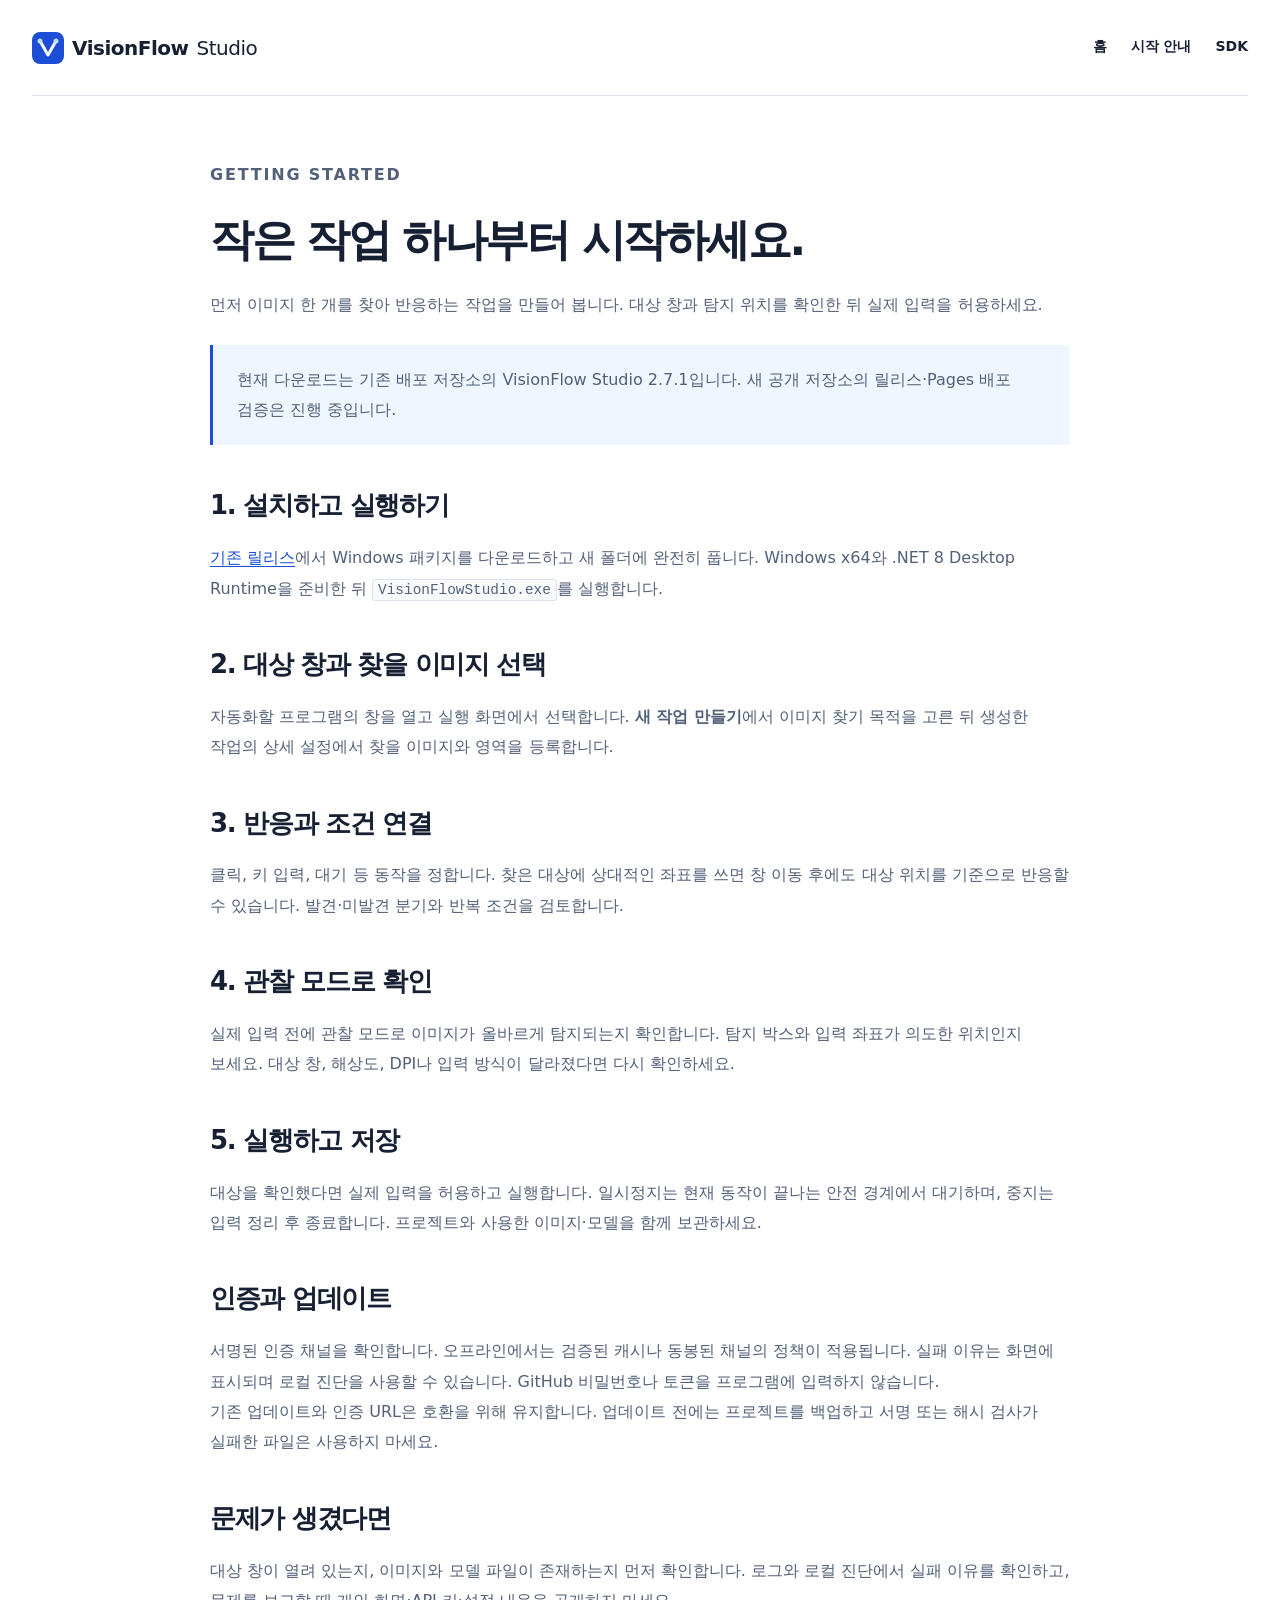
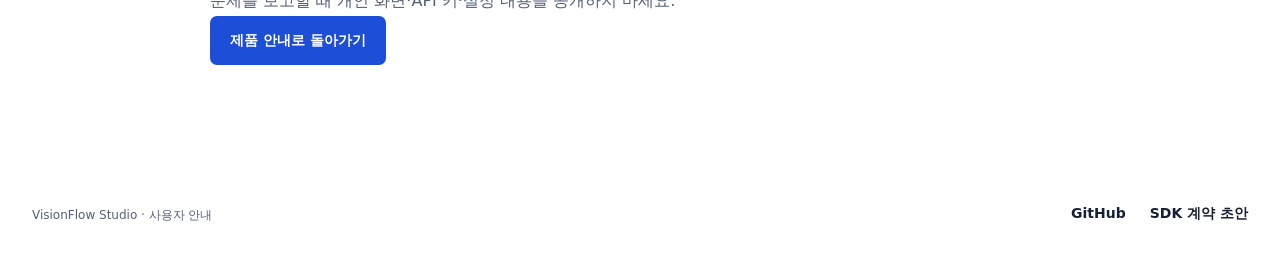
==== site/docs/getting-started.html @ 9f4aa71c "Publish verified VisionFlow public surface" ====
<!doctype html><html lang="ko"><head><meta charset="utf-8"><meta name="viewport" content="width=device-width,initial-scale=1"><title>첫 프로젝트 만들기 — VisionFlow Studio</title><meta name="description" content="VisionFlow Studio 설치, 대상 선택, 작업 만들기와 관찰 모드 안내."><link rel="icon" href="../favicon.svg"><link rel="stylesheet" href="../styles.css"></head><body><a class="skip-link" href="#main">본문으로 이동</a><header class="site-header wrap"><a class="brand" href="../"><img src="../favicon.svg" width="32" height="32" alt="">VisionFlow <span>Studio</span></a><nav aria-label="주 메뉴"><a href="../">홈</a><a href="getting-started.html" aria-current="page">시작 안내</a><a href="sdk.html">SDK</a></nav></header><main id="main" class="doc-main wrap" tabindex="-1"><p class="eyebrow">GETTING STARTED</p><h1>작은 작업 하나부터 시작하세요.</h1><p>먼저 이미지 한 개를 찾아 반응하는 작업을 만들어 봅니다. 대상 창과 탐지 위치를 확인한 뒤 실제 입력을 허용하세요.</p><div class="notice"><p>현재 다운로드는 기존 배포 저장소의 VisionFlow Studio 2.7.1입니다. 새 공개 저장소의 릴리스·Pages 배포 검증은 진행 중입니다.</p></div><h2>1. 설치하고 실행하기</h2><p><a href="https://github.com/ko9ma7/YoloMacro-Distribution/releases/tag/v2.7.1">기존 릴리스</a>에서 Windows 패키지를 다운로드하고 새 폴더에 완전히 풉니다. Windows x64와 .NET 8 Desktop Runtime을 준비한 뒤 <code>VisionFlowStudio.exe</code>를 실행합니다.</p><h2>2. 대상 창과 찾을 이미지 선택</h2><p>자동화할 프로그램의 창을 열고 실행 화면에서 선택합니다. <strong>새 작업 만들기</strong>에서 이미지 찾기 목적을 고른 뒤 생성한 작업의 상세 설정에서 찾을 이미지와 영역을 등록합니다.</p><h2>3. 반응과 조건 연결</h2><p>클릭, 키 입력, 대기 등 동작을 정합니다. 찾은 대상에 상대적인 좌표를 쓰면 창 이동 후에도 대상 위치를 기준으로 반응할 수 있습니다. 발견·미발견 분기와 반복 조건을 검토합니다.</p><h2>4. 관찰 모드로 확인</h2><p>실제 입력 전에 관찰 모드로 이미지가 올바르게 탐지되는지 확인합니다. 탐지 박스와 입력 좌표가 의도한 위치인지 보세요. 대상 창, 해상도, DPI나 입력 방식이 달라졌다면 다시 확인하세요.</p><h2>5. 실행하고 저장</h2><p>대상을 확인했다면 실제 입력을 허용하고 실행합니다. 일시정지는 현재 동작이 끝나는 안전 경계에서 대기하며, 중지는 입력 정리 후 종료합니다. 프로젝트와 사용한 이미지·모델을 함께 보관하세요.</p><h2>인증과 업데이트</h2><p>서명된 인증 채널을 확인합니다. 오프라인에서는 검증된 캐시나 동봉된 채널의 정책이 적용됩니다. 실패 이유는 화면에 표시되며 로컬 진단을 사용할 수 있습니다. GitHub 비밀번호나 토큰을 프로그램에 입력하지 않습니다.</p><p>기존 업데이트와 인증 URL은 호환을 위해 유지합니다. 업데이트 전에는 프로젝트를 백업하고 서명 또는 해시 검사가 실패한 파일은 사용하지 마세요.</p><h2>문제가 생겼다면</h2><p>대상 창이 열려 있는지, 이미지와 모델 파일이 존재하는지 먼저 확인합니다. 로그와 로컬 진단에서 실패 이유를 확인하고, 문제를 보고할 때 개인 화면·API 키·설정 내용을 공개하지 마세요.</p><p><a class="button primary" href="../">제품 안내로 돌아가기</a></p></main><footer class="site-footer wrap"><p>VisionFlow Studio · 사용자 안내</p><nav aria-label="하단 메뉴"><a href="https://github.com/ko9ma7/VisionFlow-Studio">GitHub</a><a href="sdk.html">SDK 계약 초안</a></nav></footer></body></html>
---- site/styles.css ----
:root{--paper:#fff;--surface:#f8fafc;--ink:#172033;--muted:#526078;--line:#dbe2ec;--accent:#1d4ed8;--accent-hover:#1e40af;--soft:#eff6ff;--width:1240px;--radius:12px;--space:8px;color-scheme:light;font-family:"Segoe UI","Malgun Gothic",system-ui,sans-serif;color:var(--ink);background:var(--paper)}
*{box-sizing:border-box}body{margin:0}a{color:inherit;text-decoration:none}a,button,summary{touch-action:manipulation}a:focus-visible,summary:focus-visible,button:focus-visible{outline:3px solid var(--accent);outline-offset:5px;border-radius:4px}img{max-width:100%;height:auto;display:block}p{line-height:1.75}h1,h2,h3,p,figure{margin:0}h1,h2,h3{text-wrap:balance;word-break:keep-all}p{word-break:keep-all;overflow-wrap:anywhere}.wrap{width:min(calc(100% - 64px),var(--width));margin-inline:auto}.skip-link{position:absolute;left:16px;top:8px;z-index:10;padding:12px 20px;background:var(--ink);color:white;transform:translateY(-150%)}.skip-link:focus{transform:none}.site-header{display:flex;align-items:center;justify-content:space-between;gap:24px;min-height:96px;border-bottom:1px solid var(--line)}.brand{display:inline-flex;align-items:center;gap:8px;font-size:20px;font-weight:700;letter-spacing:-.5px;white-space:nowrap}.brand span{font-weight:400}.site-header nav,.site-footer nav{display:flex;align-items:center;flex-wrap:wrap;gap:24px}.site-header nav a,.site-footer nav a{font-size:14px;font-weight:600;padding-block:12px;min-height:44px}.site-header nav a:hover,.text-link:hover,.site-footer nav a:hover{color:var(--accent)}.hero{display:grid;grid-template-columns:1.03fr 1fr;align-items:center;gap:64px;padding-block:88px 96px}.eyebrow{font-size:11px;font-weight:700;letter-spacing:1.8px;color:var(--accent);line-height:1.5;margin-bottom:24px}h1{font-size:clamp(36px,4.4vw,64px);line-height:1.18;letter-spacing:-2.4px;font-weight:700}h1 span{color:var(--accent)}.lead{font-size:17px;line-height:1.9;color:var(--muted);margin-top:28px}.actions{display:flex;align-items:center;flex-wrap:wrap;gap:24px;margin-top:32px}.button{display:inline-flex;align-items:center;justify-content:center;gap:24px;min-height:48px;padding:14px 20px;border-radius:7px;font-size:14px;font-weight:600;line-height:1.5;transition:background-color .18s,color .18s}.primary{background:var(--accent);color:#fff}.primary:hover{background:var(--accent-hover)}.text-link{font-size:14px;font-weight:600;padding:12px 0;min-height:44px}.requirements{font-size:12px;color:var(--muted);margin-top:20px}.release-state{font-size:12px;color:var(--muted);margin-top:4px}.product-view{background:var(--surface);border:1px solid var(--line);border-radius:var(--radius);overflow:hidden;box-shadow:0 16px 48px -24px #17203335}.view-label{display:flex;align-items:center;gap:8px;padding:15px 16px;font-size:12px;font-weight:600;border-bottom:1px solid var(--line)}.view-label>span:last-child{margin-left:auto;font-size:10px;color:var(--muted)}.status-dot{width:7px;height:7px;border-radius:50%;background:#2563eb}.product-view img{width:100%;border-bottom:1px solid var(--line)}figcaption{padding:12px 16px;font-size:11px;color:var(--muted)}.workflow-section{background:var(--surface);border-block:1px solid var(--line);padding-block:72px 80px}.section-heading{max-width:760px;margin-bottom:40px}.section-heading .eyebrow{margin-bottom:16px}h2{font-size:clamp(28px,3vw,40px);line-height:1.3;letter-spacing:-1.3px}.section-heading>p:last-child:not(.eyebrow){color:var(--muted);font-size:16px;margin-top:16px}.steps{padding:0;margin:0;list-style:none;display:grid;grid-template-columns:repeat(5,1fr);gap:28px}.steps li{border-top:2px solid var(--line);padding-top:20px}.step-number{font-size:12px;color:var(--accent);font-variant-numeric:tabular-nums;font-weight:700}.steps h3{font-size:18px;margin:24px 0 12px}.steps p{font-size:14px;color:var(--muted)}.features{padding-block:88px}.feature-rows article{display:grid;grid-template-columns:160px 1fr 1fr;gap:40px;align-items:start;padding:36px 0;border-top:1px solid var(--line)}.feature-index{font-size:12px;font-weight:600;color:var(--accent);padding-top:4px}.feature-rows h3{font-size:24px;letter-spacing:-.7px;line-height:1.45}.feature-rows p{font-size:15px;color:var(--muted)}.resource-section{background:var(--soft);border-radius:var(--radius);display:grid;grid-template-columns:1fr 1fr;gap:80px;padding:56px}.resource-section p:not(.eyebrow){font-size:15px;color:var(--muted);margin:20px 0 28px}.resource-links a{display:grid;grid-template-columns:1fr auto;gap:8px;padding:28px 0;border-bottom:1px solid #cbdcf7;transition:color .18s}.resource-links a:hover{color:var(--accent)}.resource-links a>span:first-child{font-size:12px;color:var(--muted)}.resource-links strong{grid-column:1;font-size:19px}.resource-links a>span:last-child{grid-column:2;grid-row:1 / 3;align-self:center}.faq{padding-block:88px;max-width:920px}.faq details{border-top:1px solid var(--line)}.faq details:last-child{border-bottom:1px solid var(--line)}summary{cursor:pointer;min-height:64px;padding:22px 36px 22px 0;font-size:16px;font-weight:600;line-height:1.5}.faq details p{padding:0 24px 24px 0;color:var(--muted);font-size:15px;max-width:740px}.final-cta{display:flex;align-items:center;justify-content:space-between;gap:32px;padding:48px 0 64px;border-bottom:1px solid var(--line)}.final-cta .eyebrow{margin-bottom:16px}.final-cta h2{font-size:32px}.site-footer{display:grid;grid-template-columns:1fr auto;gap:24px;padding-block:40px}.site-footer p{font-size:12px;color:var(--muted);margin-top:12px}.license-note{grid-column:1 / -1}.doc-main{max-width:860px;padding-block:64px 88px}.doc-main h1{font-size:44px;margin-bottom:24px}.doc-main h2{font-size:26px;margin:44px 0 20px}.doc-main p,.doc-main li{font-size:16px;line-height:1.9;color:var(--muted)}.doc-main li{padding:8px 0}.doc-main a:not(.button){color:var(--accent);text-decoration:underline;text-underline-offset:3px}.doc-main code{background:var(--surface);padding:2px 5px;border:1px solid var(--line);border-radius:3px;font-size:.9em}.doc-main .notice{padding:20px 24px;background:var(--soft);border-left:3px solid var(--accent);margin:24px 0}.doc-main pre{padding:24px;background:var(--surface);overflow:auto;border:1px solid var(--line);border-radius:7px}.doc-main pre code{padding:0;border:0;background:none;font-size:14px}
@media(max-width:1100px){.hero{gap:32px;padding-block:64px}.actions{gap:12px}.resource-section{gap:40px;padding:40px}.feature-rows article{grid-template-columns:120px 1fr 1fr;gap:24px}}
@media(max-width:800px){.wrap{width:calc(100% - 40px)}.site-header{flex-wrap:wrap;padding-block:20px;gap:12px}.site-header nav{gap:20px;width:100%}.hero{grid-template-columns:1fr;gap:40px;padding-block:48px 56px}.hero-copy{max-width:600px}h1{font-size:48px}.product-view{max-width:640px}.workflow-section{padding-block:48px}.steps{grid-template-columns:repeat(2,1fr);gap:28px}.steps h3{margin-top:16px}.features{padding-block:56px}.feature-rows article{grid-template-columns:1fr;gap:12px;padding-block:28px}.feature-index{padding:0}.resource-section{grid-template-columns:1fr;padding:32px;gap:24px}.resource-links a:first-child{padding-top:0}.faq{padding-block:56px}.final-cta{align-items:start;flex-direction:column}.site-footer{grid-template-columns:1fr}.site-footer nav{gap:20px}.doc-main h1{font-size:36px}}
@media(max-width:420px){h1{font-size:36px;letter-spacing:-1.5px}.site-header nav{gap:16px}.site-header nav a{font-size:12px}.lead{font-size:16px}.lead br{display:none}.actions{align-items:start;flex-direction:column;gap:8px}.steps{gap:24px 20px}.steps p{font-size:13px}.resource-section{padding:28px 24px}.view-label{font-size:11px}.final-cta h2{font-size:28px}}
@media(prefers-reduced-motion:reduce){*{scroll-behavior:auto!important;transition:none!important}}
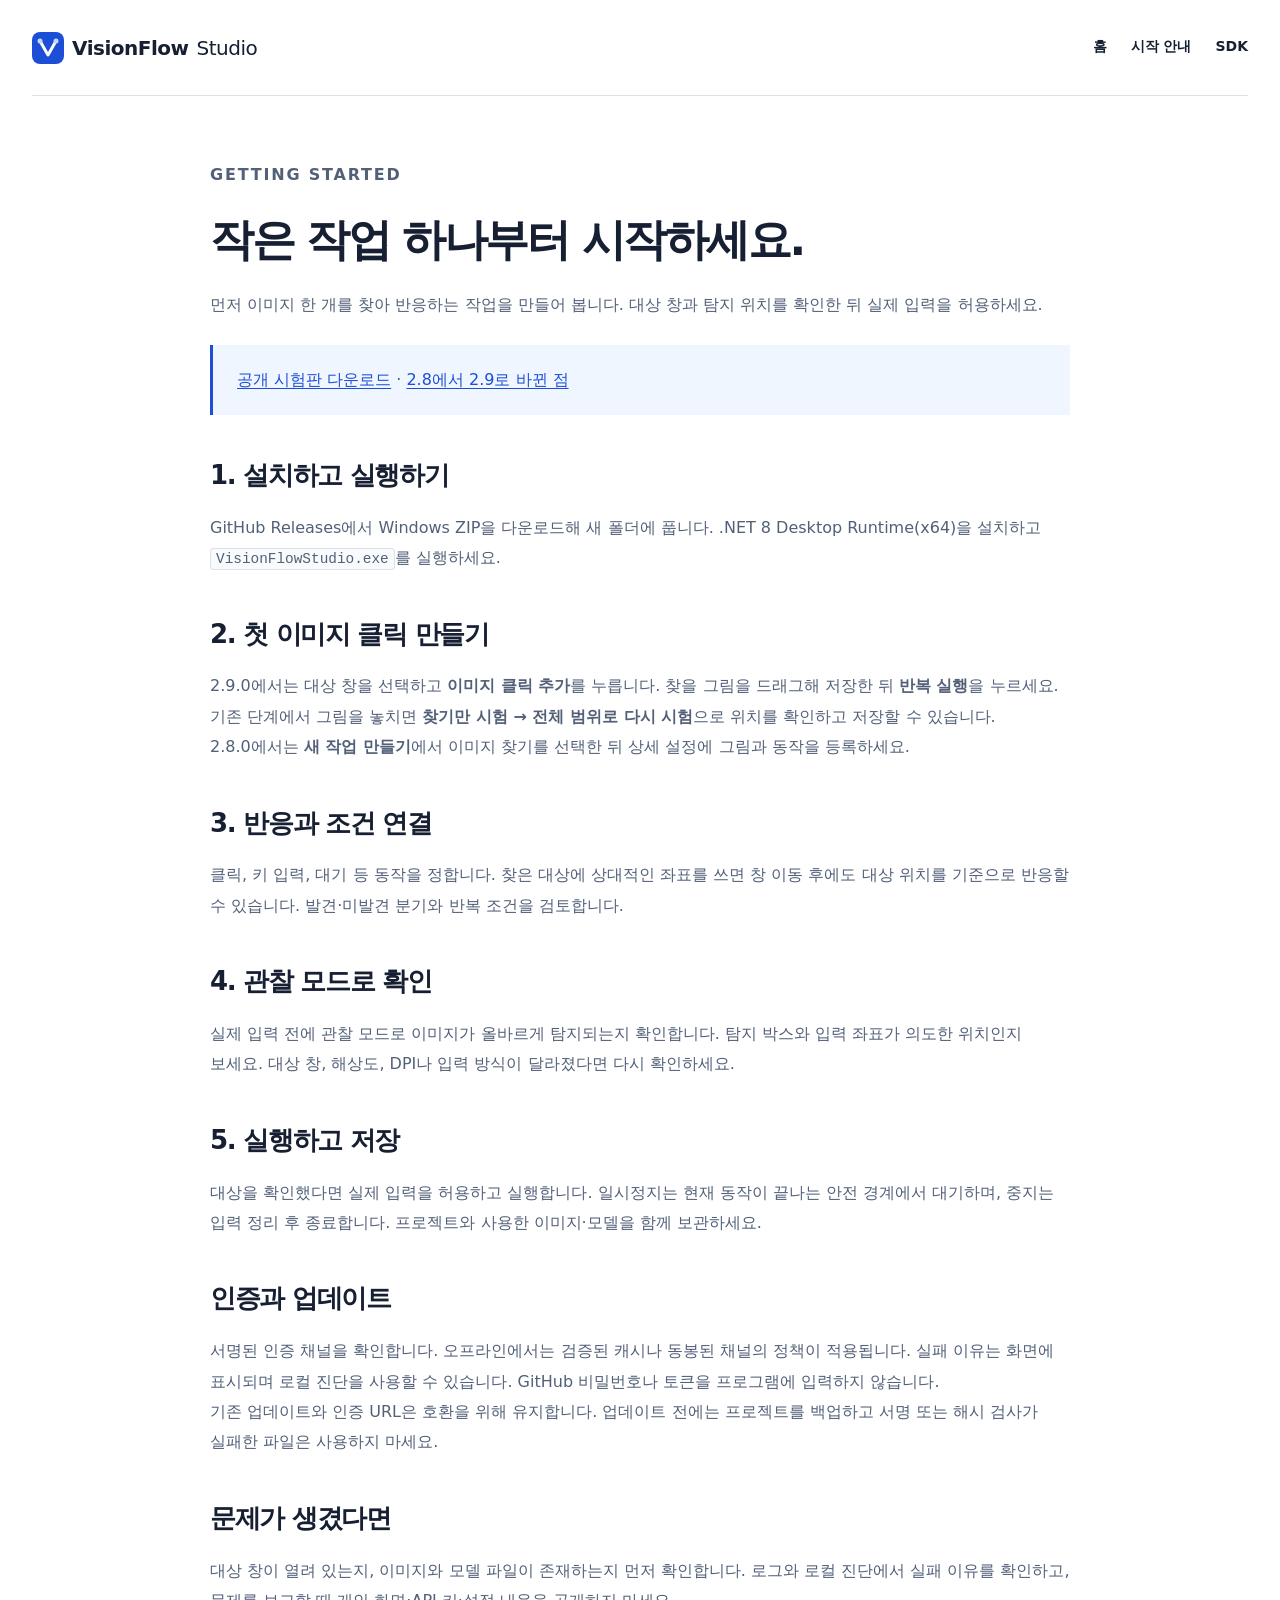
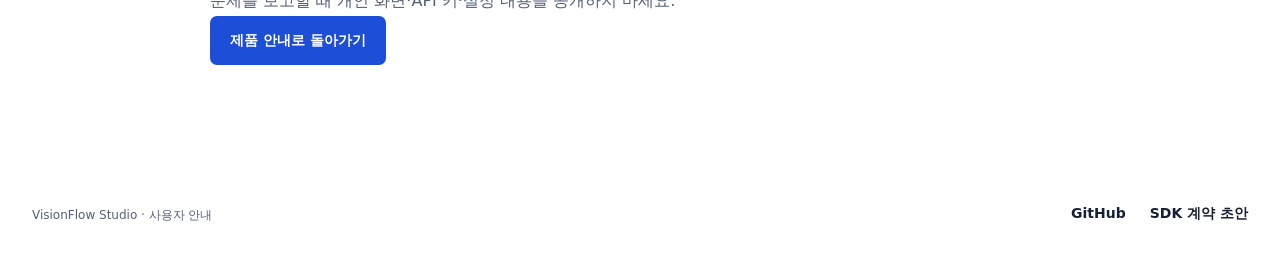
==== commit d51f47af: "Upload VisionFlow Public snapshot [skip ci]" ====
--- a/site/docs/getting-started.html
+++ b/site/docs/getting-started.html
@@ -1 +1 @@
-<!doctype html><html lang="ko"><head><meta charset="utf-8"><meta name="viewport" content="width=device-width,initial-scale=1"><title>첫 프로젝트 만들기 — VisionFlow Studio</title><meta name="description" content="VisionFlow Studio 설치, 대상 선택, 작업 만들기와 관찰 모드 안내."><link rel="icon" href="../favicon.svg"><link rel="stylesheet" href="../styles.css"></head><body><a class="skip-link" href="#main">본문으로 이동</a><header class="site-header wrap"><a class="brand" href="../"><img src="../favicon.svg" width="32" height="32" alt="">VisionFlow <span>Studio</span></a><nav aria-label="주 메뉴"><a href="../">홈</a><a href="getting-started.html" aria-current="page">시작 안내</a><a href="sdk.html">SDK</a></nav></header><main id="main" class="doc-main wrap" tabindex="-1"><p class="eyebrow">GETTING STARTED</p><h1>작은 작업 하나부터 시작하세요.</h1><p>먼저 이미지 한 개를 찾아 반응하는 작업을 만들어 봅니다. 대상 창과 탐지 위치를 확인한 뒤 실제 입력을 허용하세요.</p><div class="notice"><p>현재 다운로드는 기존 배포 저장소의 VisionFlow Studio 2.7.1입니다. 새 공개 저장소의 릴리스·Pages 배포 검증은 진행 중입니다.</p></div><h2>1. 설치하고 실행하기</h2><p><a href="https://github.com/ko9ma7/YoloMacro-Distribution/releases/tag/v2.7.1">기존 릴리스</a>에서 Windows 패키지를 다운로드하고 새 폴더에 완전히 풉니다. Windows x64와 .NET 8 Desktop Runtime을 준비한 뒤 <code>VisionFlowStudio.exe</code>를 실행합니다.</p><h2>2. 대상 창과 찾을 이미지 선택</h2><p>자동화할 프로그램의 창을 열고 실행 화면에서 선택합니다. <strong>새 작업 만들기</strong>에서 이미지 찾기 목적을 고른 뒤 생성한 작업의 상세 설정에서 찾을 이미지와 영역을 등록합니다.</p><h2>3. 반응과 조건 연결</h2><p>클릭, 키 입력, 대기 등 동작을 정합니다. 찾은 대상에 상대적인 좌표를 쓰면 창 이동 후에도 대상 위치를 기준으로 반응할 수 있습니다. 발견·미발견 분기와 반복 조건을 검토합니다.</p><h2>4. 관찰 모드로 확인</h2><p>실제 입력 전에 관찰 모드로 이미지가 올바르게 탐지되는지 확인합니다. 탐지 박스와 입력 좌표가 의도한 위치인지 보세요. 대상 창, 해상도, DPI나 입력 방식이 달라졌다면 다시 확인하세요.</p><h2>5. 실행하고 저장</h2><p>대상을 확인했다면 실제 입력을 허용하고 실행합니다. 일시정지는 현재 동작이 끝나는 안전 경계에서 대기하며, 중지는 입력 정리 후 종료합니다. 프로젝트와 사용한 이미지·모델을 함께 보관하세요.</p><h2>인증과 업데이트</h2><p>서명된 인증 채널을 확인합니다. 오프라인에서는 검증된 캐시나 동봉된 채널의 정책이 적용됩니다. 실패 이유는 화면에 표시되며 로컬 진단을 사용할 수 있습니다. GitHub 비밀번호나 토큰을 프로그램에 입력하지 않습니다.</p><p>기존 업데이트와 인증 URL은 호환을 위해 유지합니다. 업데이트 전에는 프로젝트를 백업하고 서명 또는 해시 검사가 실패한 파일은 사용하지 마세요.</p><h2>문제가 생겼다면</h2><p>대상 창이 열려 있는지, 이미지와 모델 파일이 존재하는지 먼저 확인합니다. 로그와 로컬 진단에서 실패 이유를 확인하고, 문제를 보고할 때 개인 화면·API 키·설정 내용을 공개하지 마세요.</p><p><a class="button primary" href="../">제품 안내로 돌아가기</a></p></main><footer class="site-footer wrap"><p>VisionFlow Studio · 사용자 안내</p><nav aria-label="하단 메뉴"><a href="https://github.com/ko9ma7/VisionFlow-Studio">GitHub</a><a href="sdk.html">SDK 계약 초안</a></nav></footer></body></html>
+<!doctype html><html lang="ko"><head><meta charset="utf-8"><meta name="viewport" content="width=device-width,initial-scale=1"><title>첫 프로젝트 만들기 — VisionFlow Studio</title><meta name="description" content="VisionFlow Studio 설치, 대상 선택, 작업 만들기와 관찰 모드 안내."><link rel="icon" href="../favicon.svg"><link rel="stylesheet" href="../styles.css"></head><body><a class="skip-link" href="#main">본문으로 이동</a><header class="site-header wrap"><a class="brand" href="../"><img src="../favicon.svg" width="32" height="32" alt="">VisionFlow <span>Studio</span></a><nav aria-label="주 메뉴"><a href="../">홈</a><a href="getting-started.html" aria-current="page">시작 안내</a><a href="sdk.html">SDK</a></nav></header><main id="main" class="doc-main wrap" tabindex="-1"><p class="eyebrow">GETTING STARTED</p><h1>작은 작업 하나부터 시작하세요.</h1><p>먼저 이미지 한 개를 찾아 반응하는 작업을 만들어 봅니다. 대상 창과 탐지 위치를 확인한 뒤 실제 입력을 허용하세요.</p><div class="notice"><p><a href="https://github.com/ko9ma7/VisionFlow-Studio/releases">공개 시험판 다운로드</a> · <a href="https://github.com/ko9ma7/VisionFlow-Studio/blob/main/release-notes/2.9.0.md">2.8에서 2.9로 바뀐 점</a></p></div><h2>1. 설치하고 실행하기</h2><p>GitHub Releases에서 Windows ZIP을 다운로드해 새 폴더에 풉니다. .NET 8 Desktop Runtime(x64)을 설치하고 <code>VisionFlowStudio.exe</code>를 실행하세요.</p><h2>2. 첫 이미지 클릭 만들기</h2><p>2.9.0에서는 대상 창을 선택하고 <strong>이미지 클릭 추가</strong>를 누릅니다. 찾을 그림을 드래그해 저장한 뒤 <strong>반복 실행</strong>을 누르세요. 기존 단계에서 그림을 놓치면 <strong>찾기만 시험 → 전체 범위로 다시 시험</strong>으로 위치를 확인하고 저장할 수 있습니다.</p><p>2.8.0에서는 <strong>새 작업 만들기</strong>에서 이미지 찾기를 선택한 뒤 상세 설정에 그림과 동작을 등록하세요.</p><h2>3. 반응과 조건 연결</h2><p>클릭, 키 입력, 대기 등 동작을 정합니다. 찾은 대상에 상대적인 좌표를 쓰면 창 이동 후에도 대상 위치를 기준으로 반응할 수 있습니다. 발견·미발견 분기와 반복 조건을 검토합니다.</p><h2>4. 관찰 모드로 확인</h2><p>실제 입력 전에 관찰 모드로 이미지가 올바르게 탐지되는지 확인합니다. 탐지 박스와 입력 좌표가 의도한 위치인지 보세요. 대상 창, 해상도, DPI나 입력 방식이 달라졌다면 다시 확인하세요.</p><h2>5. 실행하고 저장</h2><p>대상을 확인했다면 실제 입력을 허용하고 실행합니다. 일시정지는 현재 동작이 끝나는 안전 경계에서 대기하며, 중지는 입력 정리 후 종료합니다. 프로젝트와 사용한 이미지·모델을 함께 보관하세요.</p><h2>인증과 업데이트</h2><p>서명된 인증 채널을 확인합니다. 오프라인에서는 검증된 캐시나 동봉된 채널의 정책이 적용됩니다. 실패 이유는 화면에 표시되며 로컬 진단을 사용할 수 있습니다. GitHub 비밀번호나 토큰을 프로그램에 입력하지 않습니다.</p><p>기존 업데이트와 인증 URL은 호환을 위해 유지합니다. 업데이트 전에는 프로젝트를 백업하고 서명 또는 해시 검사가 실패한 파일은 사용하지 마세요.</p><h2>문제가 생겼다면</h2><p>대상 창이 열려 있는지, 이미지와 모델 파일이 존재하는지 먼저 확인합니다. 로그와 로컬 진단에서 실패 이유를 확인하고, 문제를 보고할 때 개인 화면·API 키·설정 내용을 공개하지 마세요.</p><p><a class="button primary" href="../">제품 안내로 돌아가기</a></p></main><footer class="site-footer wrap"><p>VisionFlow Studio · 사용자 안내</p><nav aria-label="하단 메뉴"><a href="https://github.com/ko9ma7/VisionFlow-Studio">GitHub</a><a href="sdk.html">SDK 계약 초안</a></nav></footer></body></html>
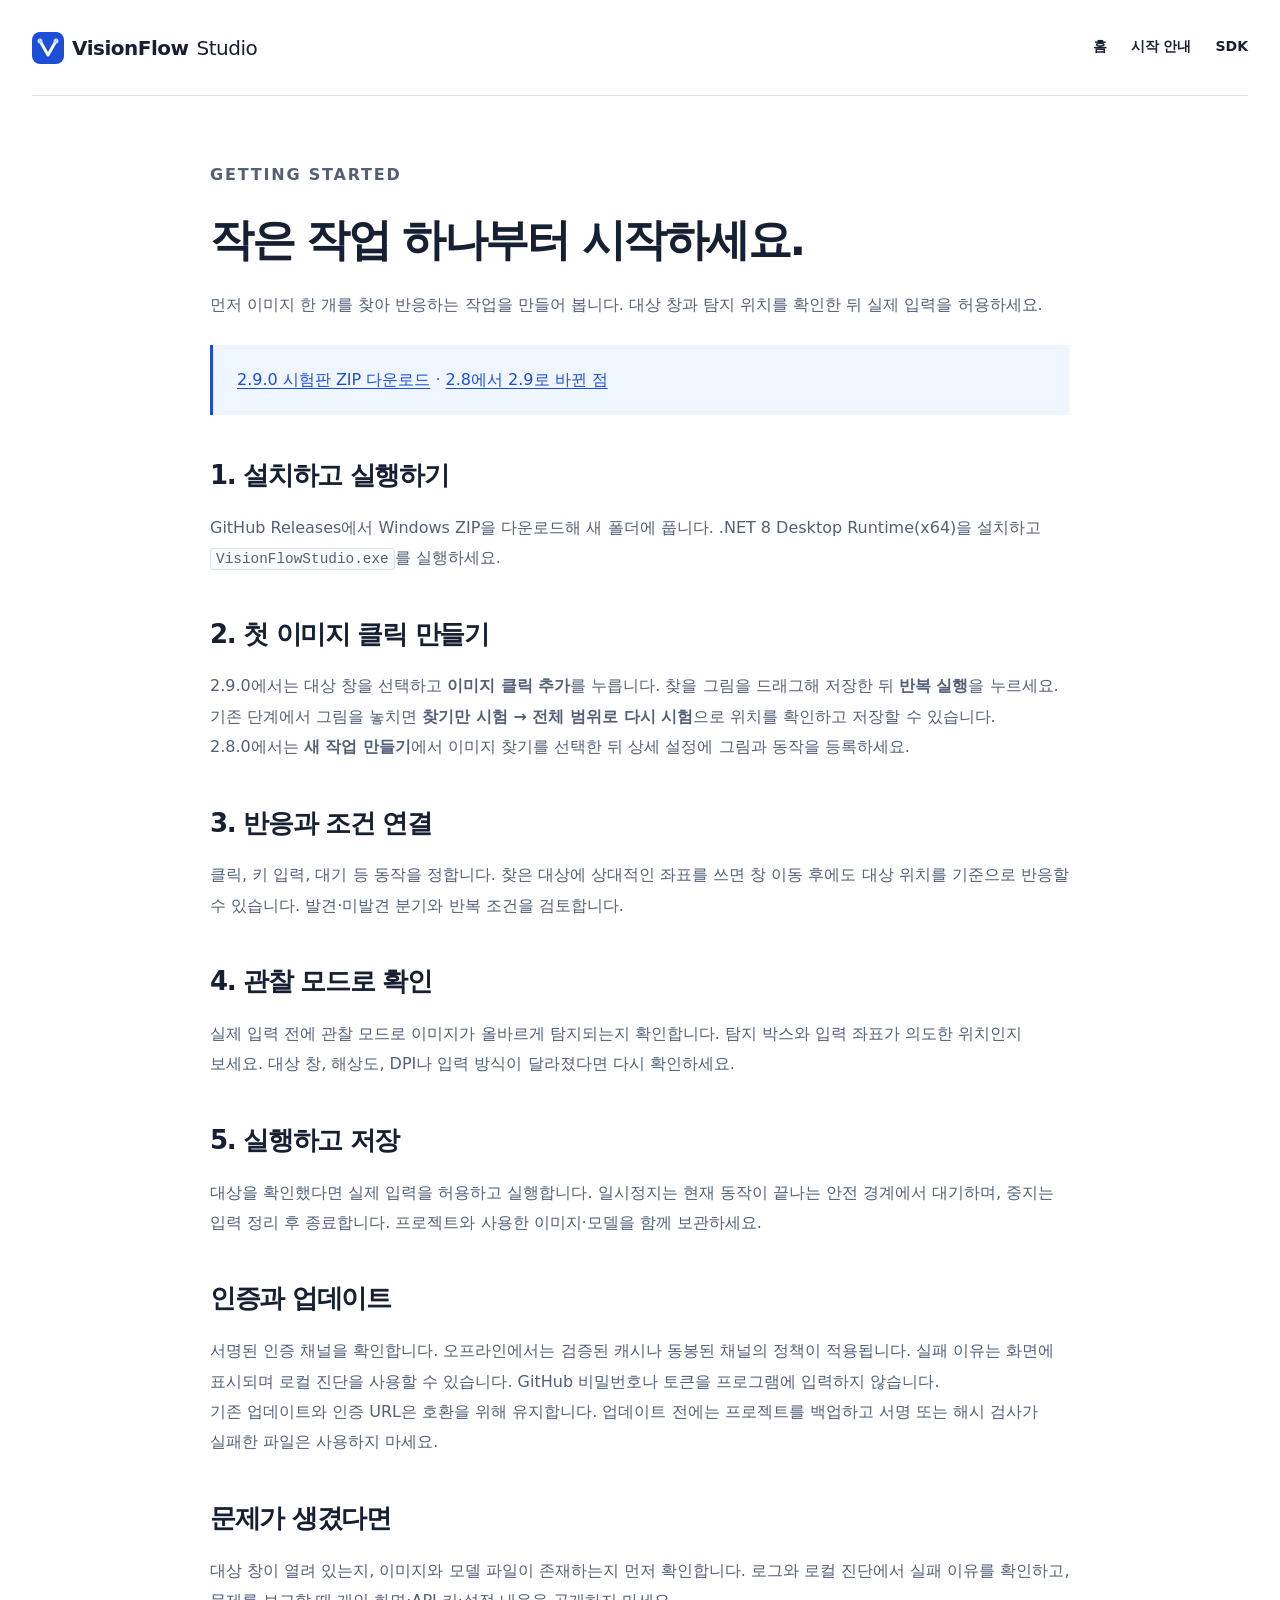
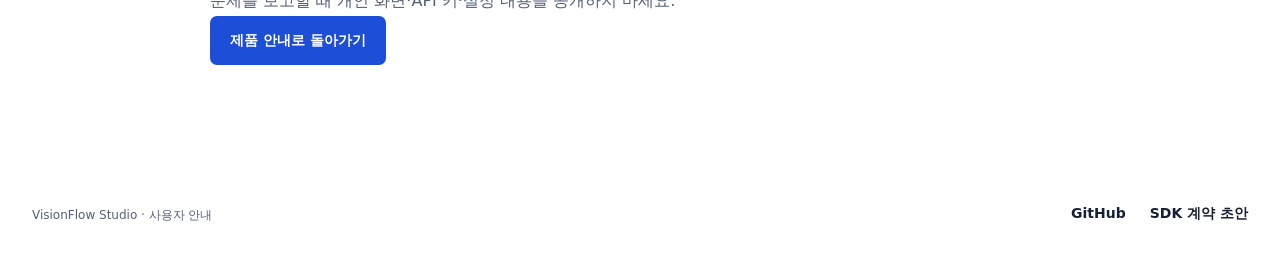
==== commit e7b742e7: "Upload VisionFlow Public snapshot [skip ci]" ====
--- a/site/docs/getting-started.html
+++ b/site/docs/getting-started.html
@@ -1 +1 @@
-<!doctype html><html lang="ko"><head><meta charset="utf-8"><meta name="viewport" content="width=device-width,initial-scale=1"><title>첫 프로젝트 만들기 — VisionFlow Studio</title><meta name="description" content="VisionFlow Studio 설치, 대상 선택, 작업 만들기와 관찰 모드 안내."><link rel="icon" href="../favicon.svg"><link rel="stylesheet" href="../styles.css"></head><body><a class="skip-link" href="#main">본문으로 이동</a><header class="site-header wrap"><a class="brand" href="../"><img src="../favicon.svg" width="32" height="32" alt="">VisionFlow <span>Studio</span></a><nav aria-label="주 메뉴"><a href="../">홈</a><a href="getting-started.html" aria-current="page">시작 안내</a><a href="sdk.html">SDK</a></nav></header><main id="main" class="doc-main wrap" tabindex="-1"><p class="eyebrow">GETTING STARTED</p><h1>작은 작업 하나부터 시작하세요.</h1><p>먼저 이미지 한 개를 찾아 반응하는 작업을 만들어 봅니다. 대상 창과 탐지 위치를 확인한 뒤 실제 입력을 허용하세요.</p><div class="notice"><p><a href="https://github.com/ko9ma7/VisionFlow-Studio/releases">공개 시험판 다운로드</a> · <a href="https://github.com/ko9ma7/VisionFlow-Studio/blob/main/release-notes/2.9.0.md">2.8에서 2.9로 바뀐 점</a></p></div><h2>1. 설치하고 실행하기</h2><p>GitHub Releases에서 Windows ZIP을 다운로드해 새 폴더에 풉니다. .NET 8 Desktop Runtime(x64)을 설치하고 <code>VisionFlowStudio.exe</code>를 실행하세요.</p><h2>2. 첫 이미지 클릭 만들기</h2><p>2.9.0에서는 대상 창을 선택하고 <strong>이미지 클릭 추가</strong>를 누릅니다. 찾을 그림을 드래그해 저장한 뒤 <strong>반복 실행</strong>을 누르세요. 기존 단계에서 그림을 놓치면 <strong>찾기만 시험 → 전체 범위로 다시 시험</strong>으로 위치를 확인하고 저장할 수 있습니다.</p><p>2.8.0에서는 <strong>새 작업 만들기</strong>에서 이미지 찾기를 선택한 뒤 상세 설정에 그림과 동작을 등록하세요.</p><h2>3. 반응과 조건 연결</h2><p>클릭, 키 입력, 대기 등 동작을 정합니다. 찾은 대상에 상대적인 좌표를 쓰면 창 이동 후에도 대상 위치를 기준으로 반응할 수 있습니다. 발견·미발견 분기와 반복 조건을 검토합니다.</p><h2>4. 관찰 모드로 확인</h2><p>실제 입력 전에 관찰 모드로 이미지가 올바르게 탐지되는지 확인합니다. 탐지 박스와 입력 좌표가 의도한 위치인지 보세요. 대상 창, 해상도, DPI나 입력 방식이 달라졌다면 다시 확인하세요.</p><h2>5. 실행하고 저장</h2><p>대상을 확인했다면 실제 입력을 허용하고 실행합니다. 일시정지는 현재 동작이 끝나는 안전 경계에서 대기하며, 중지는 입력 정리 후 종료합니다. 프로젝트와 사용한 이미지·모델을 함께 보관하세요.</p><h2>인증과 업데이트</h2><p>서명된 인증 채널을 확인합니다. 오프라인에서는 검증된 캐시나 동봉된 채널의 정책이 적용됩니다. 실패 이유는 화면에 표시되며 로컬 진단을 사용할 수 있습니다. GitHub 비밀번호나 토큰을 프로그램에 입력하지 않습니다.</p><p>기존 업데이트와 인증 URL은 호환을 위해 유지합니다. 업데이트 전에는 프로젝트를 백업하고 서명 또는 해시 검사가 실패한 파일은 사용하지 마세요.</p><h2>문제가 생겼다면</h2><p>대상 창이 열려 있는지, 이미지와 모델 파일이 존재하는지 먼저 확인합니다. 로그와 로컬 진단에서 실패 이유를 확인하고, 문제를 보고할 때 개인 화면·API 키·설정 내용을 공개하지 마세요.</p><p><a class="button primary" href="../">제품 안내로 돌아가기</a></p></main><footer class="site-footer wrap"><p>VisionFlow Studio · 사용자 안내</p><nav aria-label="하단 메뉴"><a href="https://github.com/ko9ma7/VisionFlow-Studio">GitHub</a><a href="sdk.html">SDK 계약 초안</a></nav></footer></body></html>
+<!doctype html><html lang="ko"><head><meta charset="utf-8"><meta name="viewport" content="width=device-width,initial-scale=1"><title>첫 프로젝트 만들기 — VisionFlow Studio</title><meta name="description" content="VisionFlow Studio 설치, 대상 선택, 작업 만들기와 관찰 모드 안내."><link rel="icon" href="../favicon.svg"><link rel="stylesheet" href="../styles.css"></head><body><a class="skip-link" href="#main">본문으로 이동</a><header class="site-header wrap"><a class="brand" href="../"><img src="../favicon.svg" width="32" height="32" alt="">VisionFlow <span>Studio</span></a><nav aria-label="주 메뉴"><a href="../">홈</a><a href="getting-started.html" aria-current="page">시작 안내</a><a href="sdk.html">SDK</a></nav></header><main id="main" class="doc-main wrap" tabindex="-1"><p class="eyebrow">GETTING STARTED</p><h1>작은 작업 하나부터 시작하세요.</h1><p>먼저 이미지 한 개를 찾아 반응하는 작업을 만들어 봅니다. 대상 창과 탐지 위치를 확인한 뒤 실제 입력을 허용하세요.</p><div class="notice"><p><a href="https://github.com/ko9ma7/VisionFlow-Studio/releases/download/v2.9.0-preview.20261124/VisionFlow-Studio-v2.9.0-preview-win-x64.zip">2.9.0 시험판 ZIP 다운로드</a> · <a href="https://github.com/ko9ma7/VisionFlow-Studio/blob/main/release-notes/2.9.0.md">2.8에서 2.9로 바뀐 점</a></p></div><h2>1. 설치하고 실행하기</h2><p>GitHub Releases에서 Windows ZIP을 다운로드해 새 폴더에 풉니다. .NET 8 Desktop Runtime(x64)을 설치하고 <code>VisionFlowStudio.exe</code>를 실행하세요.</p><h2>2. 첫 이미지 클릭 만들기</h2><p>2.9.0에서는 대상 창을 선택하고 <strong>이미지 클릭 추가</strong>를 누릅니다. 찾을 그림을 드래그해 저장한 뒤 <strong>반복 실행</strong>을 누르세요. 기존 단계에서 그림을 놓치면 <strong>찾기만 시험 → 전체 범위로 다시 시험</strong>으로 위치를 확인하고 저장할 수 있습니다.</p><p>2.8.0에서는 <strong>새 작업 만들기</strong>에서 이미지 찾기를 선택한 뒤 상세 설정에 그림과 동작을 등록하세요.</p><h2>3. 반응과 조건 연결</h2><p>클릭, 키 입력, 대기 등 동작을 정합니다. 찾은 대상에 상대적인 좌표를 쓰면 창 이동 후에도 대상 위치를 기준으로 반응할 수 있습니다. 발견·미발견 분기와 반복 조건을 검토합니다.</p><h2>4. 관찰 모드로 확인</h2><p>실제 입력 전에 관찰 모드로 이미지가 올바르게 탐지되는지 확인합니다. 탐지 박스와 입력 좌표가 의도한 위치인지 보세요. 대상 창, 해상도, DPI나 입력 방식이 달라졌다면 다시 확인하세요.</p><h2>5. 실행하고 저장</h2><p>대상을 확인했다면 실제 입력을 허용하고 실행합니다. 일시정지는 현재 동작이 끝나는 안전 경계에서 대기하며, 중지는 입력 정리 후 종료합니다. 프로젝트와 사용한 이미지·모델을 함께 보관하세요.</p><h2>인증과 업데이트</h2><p>서명된 인증 채널을 확인합니다. 오프라인에서는 검증된 캐시나 동봉된 채널의 정책이 적용됩니다. 실패 이유는 화면에 표시되며 로컬 진단을 사용할 수 있습니다. GitHub 비밀번호나 토큰을 프로그램에 입력하지 않습니다.</p><p>기존 업데이트와 인증 URL은 호환을 위해 유지합니다. 업데이트 전에는 프로젝트를 백업하고 서명 또는 해시 검사가 실패한 파일은 사용하지 마세요.</p><h2>문제가 생겼다면</h2><p>대상 창이 열려 있는지, 이미지와 모델 파일이 존재하는지 먼저 확인합니다. 로그와 로컬 진단에서 실패 이유를 확인하고, 문제를 보고할 때 개인 화면·API 키·설정 내용을 공개하지 마세요.</p><p><a class="button primary" href="../">제품 안내로 돌아가기</a></p></main><footer class="site-footer wrap"><p>VisionFlow Studio · 사용자 안내</p><nav aria-label="하단 메뉴"><a href="https://github.com/ko9ma7/VisionFlow-Studio">GitHub</a><a href="sdk.html">SDK 계약 초안</a></nav></footer></body></html>
